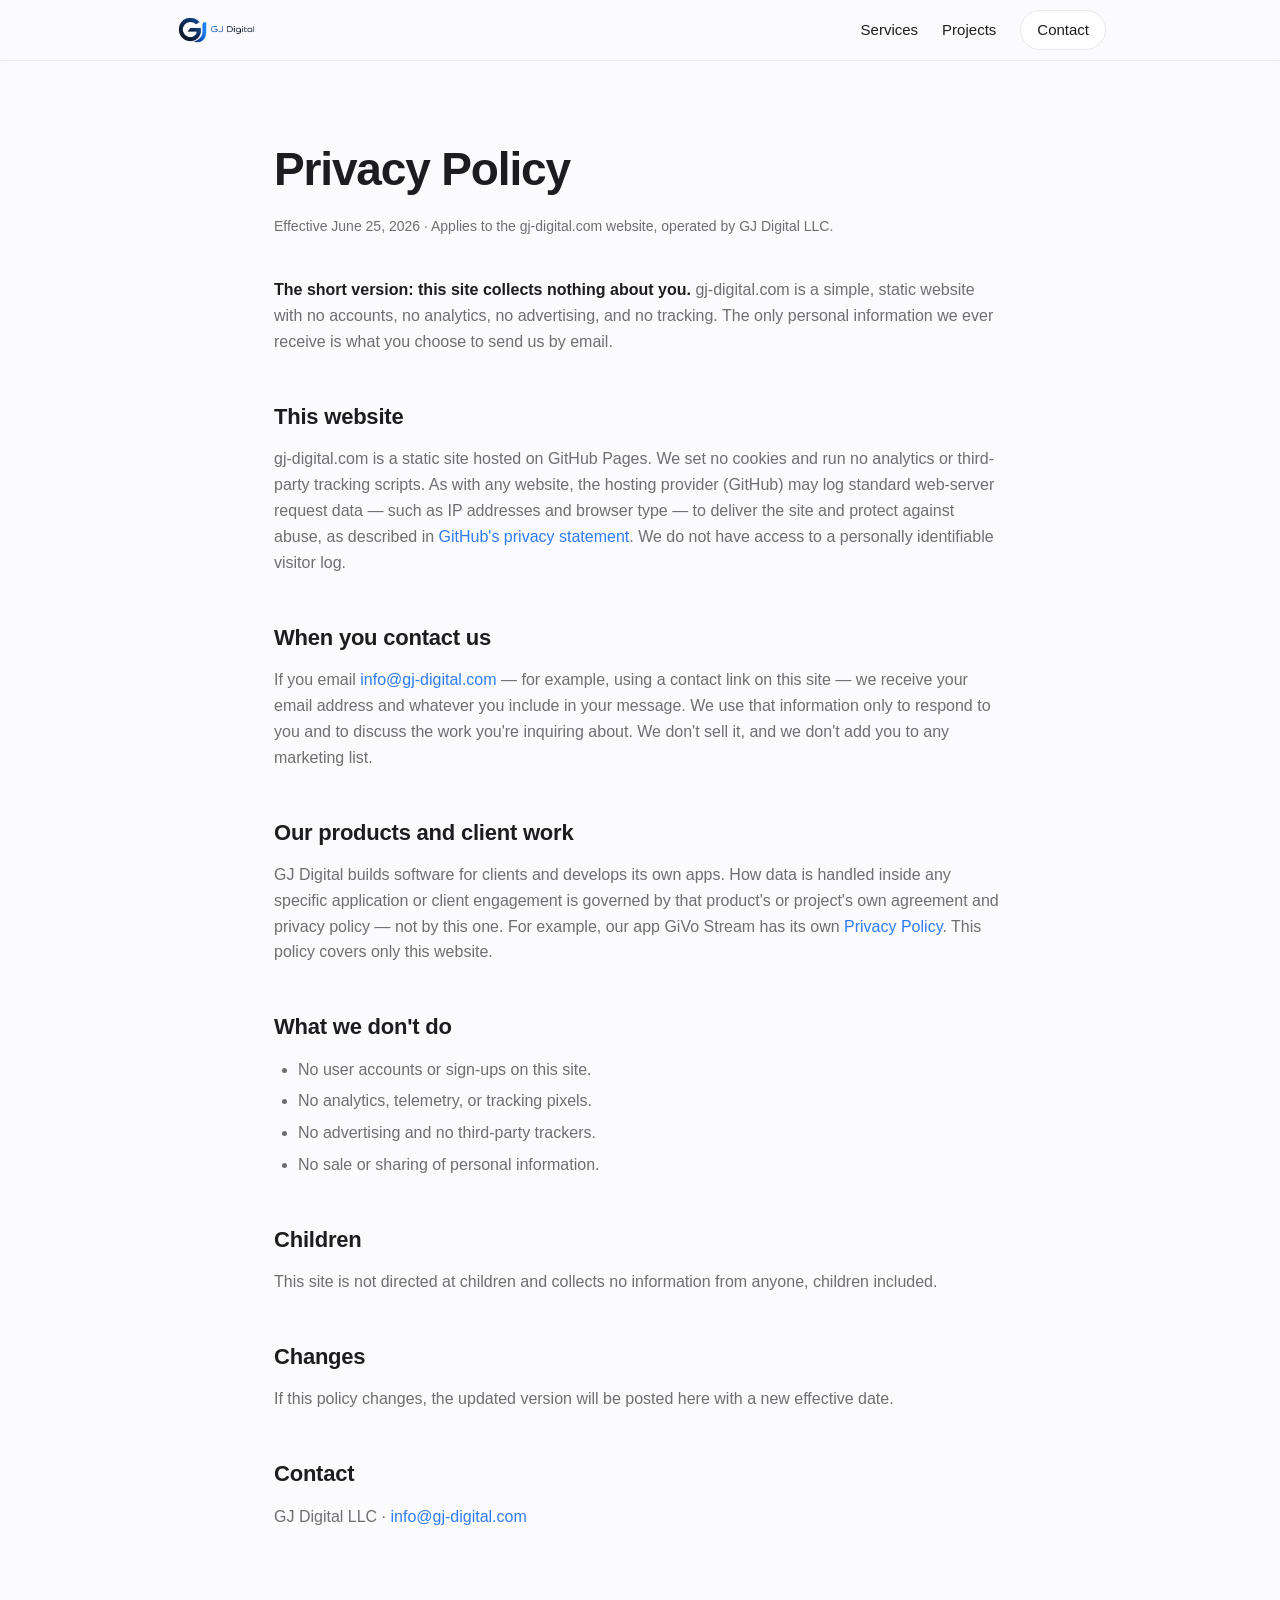
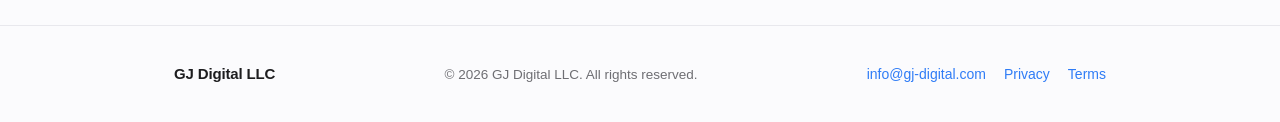
==== privacy.html @ 01f6b4bb "Add Privacy + Terms pages; logo-colored hero brand; footer/menu legal links - New privacy.html + ter" ====
<!DOCTYPE html>
<html lang="en">
<head>
<meta charset="utf-8">
<meta name="viewport" content="width=device-width, initial-scale=1">
<title>Privacy Policy — GJ Digital</title>
<meta name="description" content="Privacy policy for the GJ Digital LLC website (gj-digital.com).">
<meta name="author" content="GJ Digital LLC">
<meta property="og:title" content="Privacy Policy — GJ Digital">
<meta property="og:description" content="Privacy policy for the GJ Digital LLC website.">
<meta property="og:type" content="website">
<meta property="og:url" content="https://gj-digital.com/privacy.html">
<meta property="og:image" content="https://gj-digital.com/assets/icon-512.png">
<meta name="theme-color" content="#fbfbfd">
<link rel="icon" type="image/svg+xml" href="/assets/icon.svg">
<link rel="icon" type="image/png" sizes="32x32" href="/assets/icon-32.png">
<link rel="icon" type="image/png" sizes="64x64" href="/assets/icon-64.png">
<link rel="apple-touch-icon" href="/assets/icon-180.png">
<link rel="stylesheet" href="/styles.css?v=8">
</head>
<body>

<header class="nav">
  <div class="wrap">
    <a class="brand" href="/">
      <img class="brand-logo" src="/assets/gj-digital-logo.png" alt="GJ Digital" height="34">
    </a>
    <nav class="nav-links" aria-label="Primary">
      <a href="/#services">Services</a>
      <a href="/projects.html">Projects</a>
      <a class="nav-cta" href="mailto:info@gj-digital.com">Contact</a>
    </nav>
    <details class="menu">
      <summary aria-label="Menu"><span></span><span></span><span></span></summary>
      <div class="dropdown">
        <a href="/#services">Services</a>
        <a href="/projects.html">Projects</a>
        <a href="/privacy.html">Privacy Policy</a>
        <a href="/terms.html">Terms of Service</a>
        <a href="mailto:info@gj-digital.com">Contact</a>
      </div>
    </details>
  </div>
</header>

<article>
  <h1>Privacy Policy</h1>
  <p class="updated">Effective June 25, 2026 · Applies to the gj-digital.com
  website, operated by GJ Digital LLC.</p>

  <p><strong>The short version: this site collects nothing about you.</strong>
  gj-digital.com is a simple, static website with no accounts, no analytics, no
  advertising, and no tracking. The only personal information we ever receive
  is what you choose to send us by email.</p>

  <h2>This website</h2>
  <p>gj-digital.com is a static site hosted on GitHub Pages. We set no cookies
  and run no analytics or third-party tracking scripts. As with any website,
  the hosting provider (GitHub) may log standard web-server request data — such
  as IP addresses and browser type — to deliver the site and protect against
  abuse, as described in
  <a href="https://docs.github.com/en/site-policy/privacy-policies/github-general-privacy-statement" target="_blank" rel="noopener">GitHub's privacy statement</a>.
  We do not have access to a personally identifiable visitor log.</p>

  <h2>When you contact us</h2>
  <p>If you email <a href="mailto:info@gj-digital.com">info@gj-digital.com</a>
  — for example, using a contact link on this site — we receive your email
  address and whatever you include in your message. We use that information
  only to respond to you and to discuss the work you're inquiring about. We
  don't sell it, and we don't add you to any marketing list.</p>

  <h2>Our products and client work</h2>
  <p>GJ Digital builds software for clients and develops its own apps. How data
  is handled inside any specific application or client engagement is governed by
  that product's or project's own agreement and privacy policy — not by this
  one. For example, our app GiVo&nbsp;Stream has its own
  <a href="https://givostreamapp.com/privacy.html" target="_blank" rel="noopener">Privacy Policy</a>.
  This policy covers only this website.</p>

  <h2>What we don't do</h2>
  <ul>
    <li>No user accounts or sign-ups on this site.</li>
    <li>No analytics, telemetry, or tracking pixels.</li>
    <li>No advertising and no third-party trackers.</li>
    <li>No sale or sharing of personal information.</li>
  </ul>

  <h2>Children</h2>
  <p>This site is not directed at children and collects no information from
  anyone, children included.</p>

  <h2>Changes</h2>
  <p>If this policy changes, the updated version will be posted here with a new
  effective date.</p>

  <h2>Contact</h2>
  <p>GJ Digital LLC ·
  <a href="mailto:info@gj-digital.com">info@gj-digital.com</a></p>
</article>

<footer class="footer">
  <div class="wrap">
    <span class="brand-text">GJ&nbsp;Digital&nbsp;LLC</span>
    <span class="copyright">&copy; <span id="year">2026</span> GJ Digital LLC. All rights reserved.</span>
    <div class="footer-links">
      <a href="mailto:info@gj-digital.com">info@gj-digital.com</a>
      <a href="/privacy.html">Privacy</a>
      <a href="/terms.html">Terms</a>
    </div>
  </div>
</footer>

<script>
document.getElementById('year').textContent = new Date().getFullYear();
document.querySelectorAll("details.menu .dropdown a").forEach(function (a) {
  a.addEventListener("click", function () {
    a.closest("details").removeAttribute("open");
  });
});
document.addEventListener("click", function (e) {
  var d = document.querySelector("details.menu[open]");
  if (d && !d.contains(e.target)) d.removeAttribute("open");
});
</script>
</body>
</html>
---- styles.css ----
:root {
  --bg: #fbfbfd;
  --bg-alt: #f5f5f7;
  --card: #ffffff;
  --line: #e8e8ed;
  --text: #1d1d1f;
  --dim: #6e6e73;
  --blue: #2f7cf6;
  --logo-blue: #0b54bd;
  --logo-navy: #0c1a30;
  --accent-grad: linear-gradient(135deg, #2f7cf6 0%, #6e3df0 100%);
  --shadow-sm: 0 1px 3px rgba(0, 0, 0, 0.06), 0 6px 18px rgba(0, 0, 0, 0.05);
  --shadow-lg: 0 8px 40px rgba(47, 124, 246, 0.14), 0 2px 8px rgba(0, 0, 0, 0.06);
}

* { box-sizing: border-box; margin: 0; padding: 0; }

html { scroll-behavior: smooth; }

body {
  background: var(--bg);
  color: var(--text);
  font: 17px/1.6 -apple-system, BlinkMacSystemFont, "SF Pro Text", "Segoe UI", Roboto, sans-serif;
  -webkit-font-smoothing: antialiased;
  text-rendering: optimizeLegibility;
}

.wrap { width: 100%; max-width: 980px; margin: 0 auto; padding: 0 24px; }

a { color: var(--blue); text-decoration: none; }
a:hover { text-decoration: underline; }

/* ---- Nav ---- */
.nav {
  position: sticky; top: 0; z-index: 50;
  background: rgba(251, 251, 253, 0.82);
  backdrop-filter: saturate(180%) blur(20px);
  -webkit-backdrop-filter: saturate(180%) blur(20px);
  border-bottom: 1px solid var(--line);
}
.nav .wrap { display: flex; align-items: center; justify-content: space-between; height: 60px; }
.brand { display: flex; align-items: center; gap: 12px; color: var(--text); }
.brand:hover { text-decoration: none; }
.mark {
  display: block; width: 34px; height: 34px;
  border-radius: 9px; box-shadow: var(--shadow-sm);
}
.brand-logo { display: block; height: 34px; width: auto; }
.brand-text { font-weight: 600; font-size: 18px; letter-spacing: -0.01em; }
.nav-cta {
  font-weight: 500; font-size: 15px; color: var(--text);
  padding: 7px 16px; border-radius: 980px; border: 1px solid var(--line);
  background: #fff;
}
.nav-cta:hover { text-decoration: none; border-color: #d2d2d7; }

/* ---- Hero ---- */
.hero { padding: 110px 0 90px; text-align: center; }
.eyebrow {
  font-size: 14px; font-weight: 600; letter-spacing: 0.04em;
  text-transform: uppercase; color: var(--blue); margin-bottom: 18px;
}
/* Hero brand line — "GJ Digital" in the logo's two colors, enlarged */
.hero-brand {
  font-weight: 700; letter-spacing: -0.02em; line-height: 1.05;
  font-size: clamp(30px, 4.4vw, 44px); margin-bottom: 16px;
}
.hero-brand .hb-gj { color: var(--logo-blue); }
.hero-brand .hb-digital { color: var(--logo-navy); }
.hero h1 {
  font-size: clamp(38px, 6vw, 64px); line-height: 1.06;
  font-weight: 700; letter-spacing: -0.025em; margin-bottom: 24px;
}
.lead {
  max-width: 660px; margin: 0 auto 36px;
  font-size: clamp(18px, 2.4vw, 21px); color: var(--dim); line-height: 1.5;
}
.hero-actions { display: flex; gap: 14px; justify-content: center; flex-wrap: wrap; }

.btn {
  display: inline-block; font-weight: 500; font-size: 16px;
  padding: 12px 26px; border-radius: 980px; transition: transform 0.12s ease, opacity 0.12s ease;
}
.btn:hover { text-decoration: none; transform: translateY(-1px); }
.btn-primary { background: var(--accent-grad); color: #fff; box-shadow: var(--shadow-lg); }
.btn-ghost { color: var(--text); border: 1px solid var(--line); background: #fff; }
.btn-ghost:hover { border-color: #d2d2d7; }

/* ---- Sections ---- */
.section { padding: 84px 0; }
.section-alt { background: var(--bg-alt); border-top: 1px solid var(--line); border-bottom: 1px solid var(--line); }
.section h2 {
  font-size: clamp(28px, 4vw, 40px); font-weight: 700;
  letter-spacing: -0.02em; text-align: center; margin-bottom: 16px;
}
.section-lead {
  max-width: 620px; margin: 0 auto 48px; text-align: center;
  color: var(--dim); font-size: 18px;
}

/* ---- Cards ---- */
.grid {
  display: grid; gap: 20px;
  grid-template-columns: repeat(auto-fit, minmax(240px, 1fr));
}
.card {
  background: var(--card); border: 1px solid var(--line);
  border-radius: 18px; padding: 28px 26px; box-shadow: var(--shadow-sm);
}
.card h3 { font-size: 19px; font-weight: 600; letter-spacing: -0.01em; margin-bottom: 10px; }
.card p { color: var(--dim); font-size: 15.5px; line-height: 1.55; }

/* ---- Contact ---- */
.contact { text-align: center; }
.email {
  display: inline-block; margin-top: 8px;
  font-size: clamp(22px, 3.4vw, 30px); font-weight: 600; letter-spacing: -0.01em;
}

/* ---- Footer ---- */
.footer { padding: 36px 0; border-top: 1px solid var(--line); background: var(--bg); }
.footer .wrap {
  display: flex; align-items: center; justify-content: space-between;
  gap: 12px; flex-wrap: wrap;
}
.footer .brand-text { font-size: 15px; }
.footer .copyright { color: var(--dim); font-size: 13.5px; }
.footer a { font-size: 14px; }

/* ---- Nav links ---- */
.nav-links { display: flex; align-items: center; gap: 24px; }
.nav-links > a:not(.nav-cta) { font-size: 15px; font-weight: 500; color: var(--text); }
.nav-links > a:not(.nav-cta):hover { text-decoration: none; color: var(--blue); }

/* ---- Hamburger menu (collapses to this on narrow screens) ---- */
.nav details.menu { display: none; position: relative; }
.nav details.menu summary {
  list-style: none; cursor: pointer;
  width: 44px; height: 38px;
  display: flex; flex-direction: column; justify-content: center; align-items: center; gap: 5px;
  border: 1px solid var(--line); border-radius: 11px; background: #fff;
  box-shadow: var(--shadow-sm);
}
.nav details.menu summary::-webkit-details-marker { display: none; }
.nav details.menu summary::marker { content: ""; }
.nav details.menu summary span {
  display: block; width: 18px; height: 2px; border-radius: 2px; background: var(--text);
  transition: transform 0.15s ease, opacity 0.15s ease;
}
.nav details.menu[open] summary span:nth-child(1) { transform: translateY(7px) rotate(45deg); }
.nav details.menu[open] summary span:nth-child(2) { opacity: 0; }
.nav details.menu[open] summary span:nth-child(3) { transform: translateY(-7px) rotate(-45deg); }
@keyframes ddIn {
  from { opacity: 0; transform: translateY(-6px) scale(0.98); }
  to   { opacity: 1; transform: translateY(0) scale(1); }
}
.nav .dropdown {
  animation: ddIn 0.18s ease; transform-origin: top right;
  position: absolute; right: 0; top: calc(100% + 10px);
  background: #fff; border: 1px solid var(--line); border-radius: 16px;
  box-shadow: var(--shadow-lg); min-width: 220px; padding: 8px; z-index: 60;
}
.nav .dropdown a {
  display: block; padding: 12px 15px; border-radius: 10px;
  color: var(--text); font-weight: 500; font-size: 15px;
}
.nav .dropdown a:hover { background: var(--bg-alt); color: var(--blue); text-decoration: none; }

/* ---- Services list ---- */
.svc-list {
  list-style: none; margin: 36px auto 0; max-width: 760px;
  display: grid; gap: 12px 28px;
  grid-template-columns: repeat(auto-fit, minmax(230px, 1fr));
}
.svc-list li { position: relative; padding-left: 28px; font-size: 16px; color: var(--text); }
.svc-list li::before {
  content: "✓"; position: absolute; left: 2px; top: 0;
  color: var(--blue); font-weight: 700;
}

/* ---- Project / portfolio ---- */
.project {
  display: flex; align-items: center; justify-content: space-between; gap: 24px;
  max-width: 760px; margin: 0 auto; text-align: left;
  background: var(--card); border: 1px solid var(--line);
  border-radius: 18px; padding: 28px 30px; box-shadow: var(--shadow-sm);
  color: var(--text);
  transition: transform 0.12s ease, box-shadow 0.12s ease, border-color 0.12s ease;
}
.project:hover { text-decoration: none; transform: translateY(-2px); box-shadow: var(--shadow-lg); border-color: #d9d9e0; }
.project-icon {
  flex: none; width: 76px; height: 76px; border-radius: 17px;
  box-shadow: var(--shadow-sm);
}
.project-body { flex: 1; min-width: 0; }
.project h3 { font-size: 22px; font-weight: 600; letter-spacing: -0.01em; margin-bottom: 6px; }
.project-meta { font-size: 13.5px; color: var(--blue); font-weight: 500; margin-bottom: 10px; }
.project-body > p:last-child { color: var(--dim); font-size: 15.5px; line-height: 1.55; }
.project-link { flex: none; font-weight: 600; color: var(--blue); white-space: nowrap; }

/* ---- Sub-page head ---- */
.page-head { text-align: center; padding: 96px 0 36px; }
.page-title {
  font-size: clamp(34px, 5vw, 52px); font-weight: 700;
  letter-spacing: -0.025em; margin: 14px 0 18px;
}

/* ---- Legal pages (privacy / terms) ---- */
article { max-width: 780px; margin: 0 auto; padding: 72px 24px 96px; }
article h1 { font-size: clamp(32px, 5vw, 46px); margin: 0 0 8px; letter-spacing: -0.025em; font-weight: 700; }
article .updated { color: var(--dim); font-size: 14px; margin-bottom: 40px; }
article h2 { font-size: 22px; margin: 44px 0 12px; letter-spacing: -0.01em; font-weight: 600; }
article h3 { font-size: 17px; margin: 28px 0 8px; font-weight: 600; }
article p, article li { color: var(--dim); font-size: 16px; line-height: 1.62; }
article ul { margin: 0 0 0 2px; padding-left: 22px; }
article li { margin: 6px 0; }
article strong { color: var(--text); }
article a { color: var(--blue); }

/* ---- Footer links group ---- */
.footer-links { display: flex; gap: 18px; flex-wrap: wrap; align-items: center; }

@media (max-width: 560px) {
  .footer .wrap { flex-direction: column; text-align: center; gap: 8px; }
  .hero { padding: 80px 0 64px; }
  .nav-links { display: none; }
  .nav details.menu { display: block; }
  .project { flex-direction: column; align-items: flex-start; gap: 16px; }
}
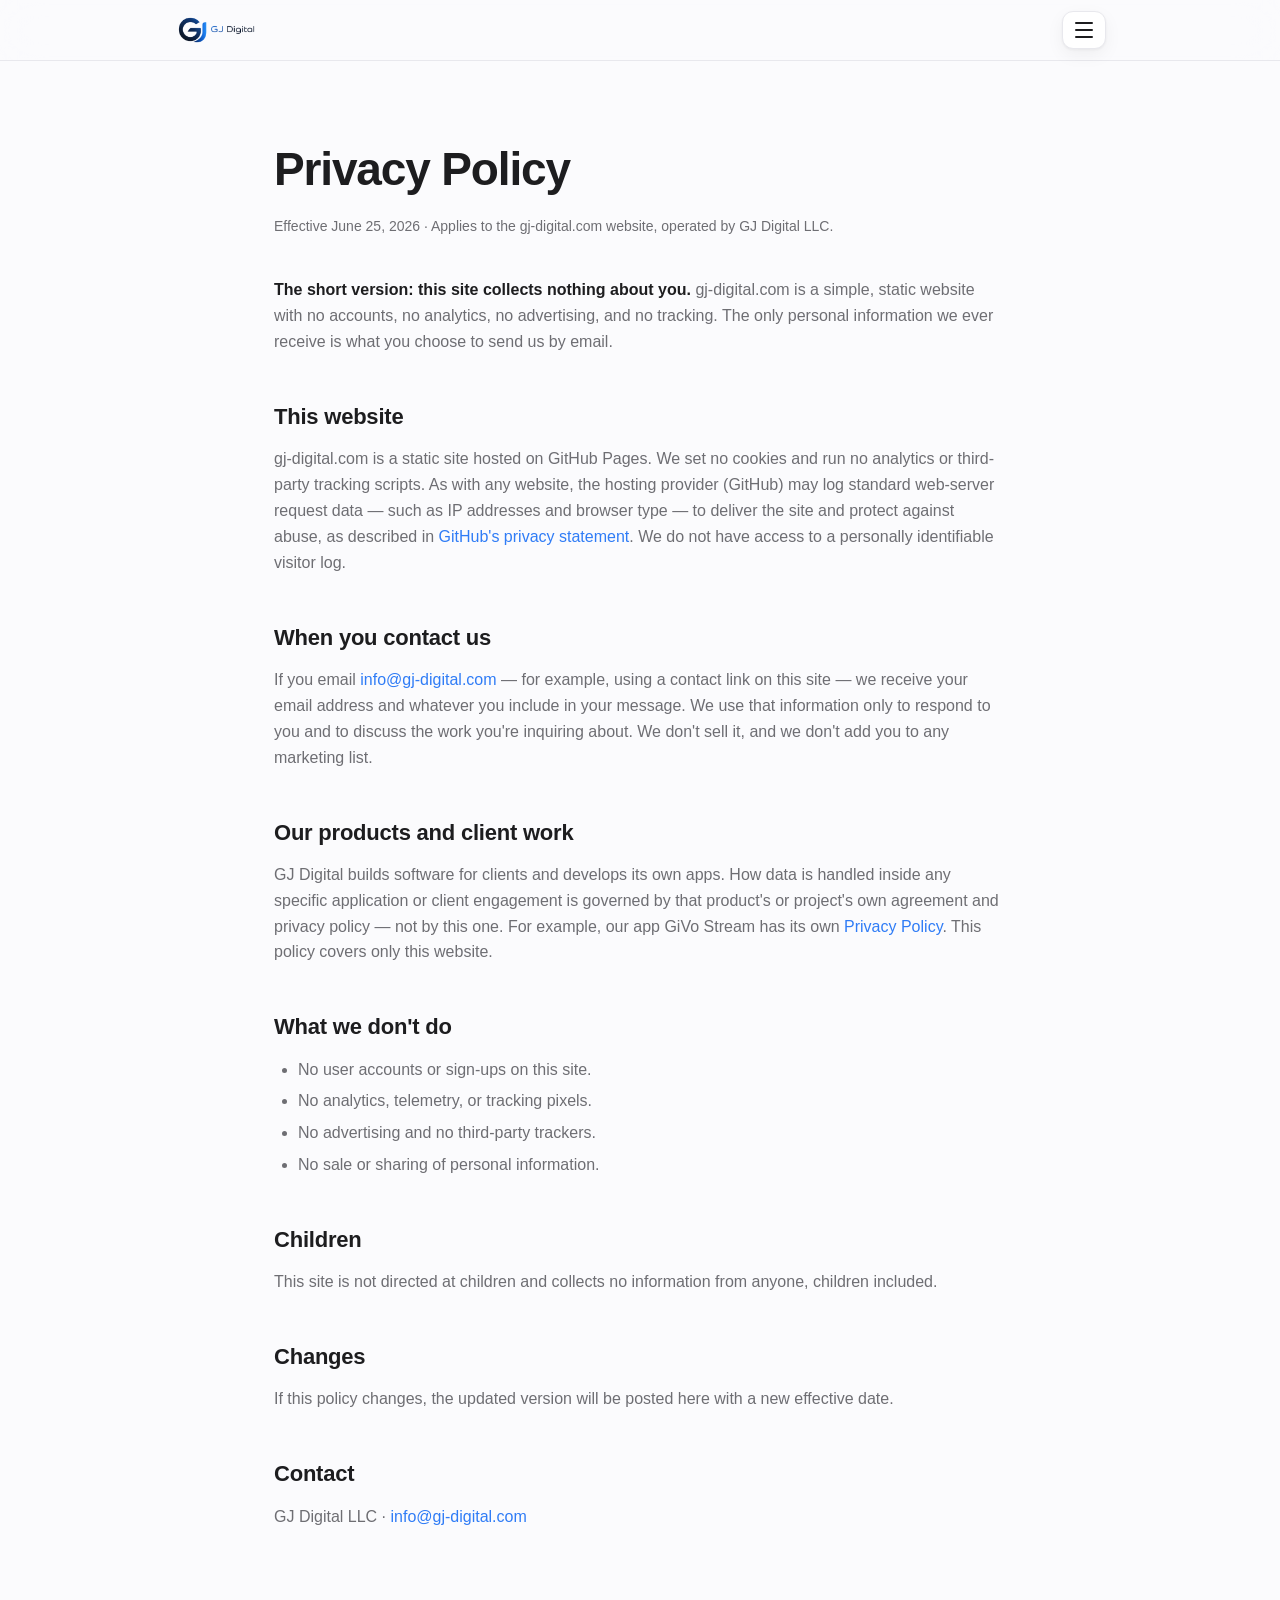
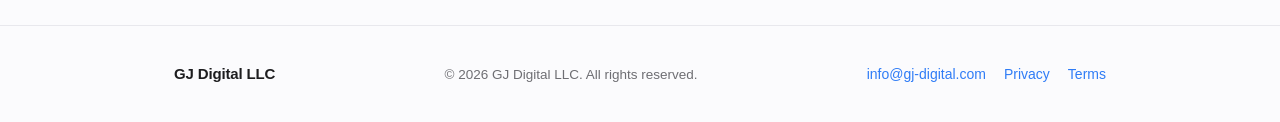
==== commit 9ad8f1c3: "Nav: always show the hamburger menu on every width Previously the hamburger only appeared below 560p" ====
--- a/privacy.html
+++ b/privacy.html
@@ -16,7 +16,7 @@
 <link rel="icon" type="image/png" sizes="32x32" href="/assets/icon-32.png">
 <link rel="icon" type="image/png" sizes="64x64" href="/assets/icon-64.png">
 <link rel="apple-touch-icon" href="/assets/icon-180.png">
-<link rel="stylesheet" href="/styles.css?v=8">
+<link rel="stylesheet" href="/styles.css?v=9">
 </head>
 <body>
 
--- a/styles.css
+++ b/styles.css
@@ -128,12 +128,12 @@
 .footer a { font-size: 14px; }
 
 /* ---- Nav links ---- */
-.nav-links { display: flex; align-items: center; gap: 24px; }
+.nav-links { display: none; align-items: center; gap: 24px; }
 .nav-links > a:not(.nav-cta) { font-size: 15px; font-weight: 500; color: var(--text); }
 .nav-links > a:not(.nav-cta):hover { text-decoration: none; color: var(--blue); }
 
-/* ---- Hamburger menu (collapses to this on narrow screens) ---- */
-.nav details.menu { display: none; position: relative; }
+/* ---- Hamburger menu (always shown — the single nav on every width) ---- */
+.nav details.menu { display: block; position: relative; }
 .nav details.menu summary {
   list-style: none; cursor: pointer;
   width: 44px; height: 38px;
@@ -223,7 +223,5 @@
 @media (max-width: 560px) {
   .footer .wrap { flex-direction: column; text-align: center; gap: 8px; }
   .hero { padding: 80px 0 64px; }
-  .nav-links { display: none; }
-  .nav details.menu { display: block; }
   .project { flex-direction: column; align-items: flex-start; gap: 16px; }
 }
